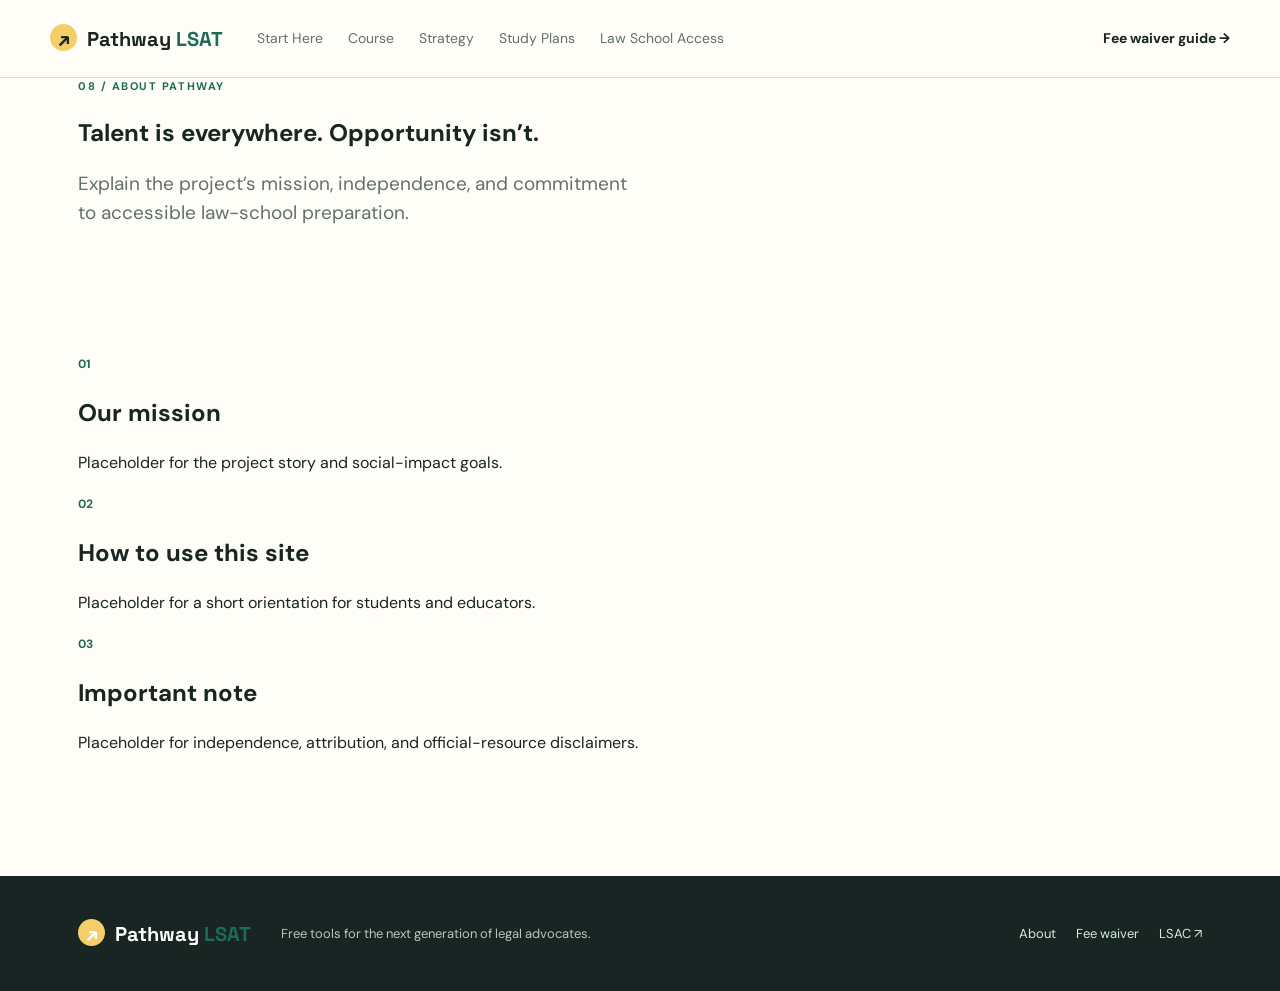
==== about.html @ b980c114 "Add about.html page skeleton" ====
<!doctype html>
<html lang="en">
  <head>
    <meta charset="UTF-8" />
    <meta name="viewport" content="width=device-width, initial-scale=1.0" />
    <meta name="description" content="Pathway LSAT — free LSAT preparation and law-school access guidance." />
    <title>Talent is everywhere. Opportunity isn’t. | Pathway LSAT</title>
    <link rel="preconnect" href="https://fonts.googleapis.com" />
    <link rel="preconnect" href="https://fonts.gstatic.com" crossorigin />
    <link href="https://fonts.googleapis.com/css2?family=DM+Sans:wght@400;500;600;700&family=Space+Grotesk:wght@500;600;700&display=swap" rel="stylesheet" />
    <link rel="stylesheet" href="styles.css" />
  </head>
  <body>
    <header class="site-header">
  <a class="brand" href="index.html" aria-label="Pathway LSAT home"><span class="brand-mark">↗</span> Pathway <span>LSAT</span></a>
  <button class="menu-toggle" aria-expanded="false" aria-controls="site-nav">Menu</button>
  <nav id="site-nav" class="site-nav" aria-label="Main navigation">
    <a href="start-here.html">Start Here</a><a href="course.html">Course</a><a href="strategy.html">Strategy</a><a href="study-plans.html">Study Plans</a><a href="law-school-access.html">Law School Access</a>
  </nav>
  <a class="header-link" href="fee-waiver.html">Fee waiver guide <span>→</span></a>
</header>
    <main>
      <section class="page-hero section-shell">
        <p class="eyebrow">08 / ABOUT PATHWAY</p>
        <h1>Talent is everywhere. Opportunity isn’t.</h1>
        <p class="lede">Explain the project’s mission, independence, and commitment to accessible law-school preparation.</p>
      </section>
      <section class="section-shell section-block">
        <div class="placeholder-grid">
          <article><span class="number">01</span><h2>Our mission</h2><p>Placeholder for the project story and social-impact goals.</p></article>
          <article><span class="number">02</span><h2>How to use this site</h2><p>Placeholder for a short orientation for students and educators.</p></article>
          <article><span class="number">03</span><h2>Important note</h2><p>Placeholder for independence, attribution, and official-resource disclaimers.</p></article>
        </div>
      </section>
    </main>
    <footer class="site-footer"><div class="brand"><span class="brand-mark">↗</span> Pathway <span>LSAT</span></div><p>Free tools for the next generation of legal advocates.</p><div><a href="about.html">About</a><a href="fee-waiver.html">Fee waiver</a><a href="https://www.lsac.org" target="_blank" rel="noreferrer">LSAC ↗</a></div></footer>
    <script src="app.js"></script>
  </body>
</html>
---- styles.css ----
:root{--ink:#182522;--muted:#61716d;--cream:#f6f4ee;--paper:#fffdf8;--mint:#b9e7d4;--green:#1d6b55;--yellow:#f4ce68;--line:#d8ded8;--sans:'DM Sans',sans-serif;--display:'Space Grotesk',sans-serif}*{box-sizing:border-box}html{scroll-behavior:smooth}body{margin:0;background:var(--paper);color:var(--ink);font-family:var(--sans);line-height:1.5}a{color:inherit;text-decoration:none}.site-header{height:78px;display:flex;align-items:center;gap:34px;padding:0 max(28px,calc((100vw - 1180px)/2));border-bottom:1px solid var(--line);position:sticky;top:0;background:rgba(255,253,248,.94);backdrop-filter:blur(10px);z-index:5}.brand{font-family:var(--display);font-weight:700;font-size:20px;white-space:nowrap}.brand>span:last-child{color:var(--green)}.brand-mark{display:inline-grid;place-items:center;background:var(--yellow);border-radius:50%;width:27px;height:27px;margin-right:5px}.site-nav{display:flex;gap:25px;font-size:14px;color:var(--muted);flex:1}.site-nav a:hover,.header-link:hover{color:var(--green)}.header-link{font-size:14px;font-weight:700}.menu-toggle{display:none;background:none;border:1px solid var(--line);padding:8px 12px;border-radius:5px}.section-shell{max-width:1180px;margin:auto;padding-left:28px;padding-right:28px}.hero{min-height:610px;display:grid;grid-template-columns:1fr 1fr;align-items:center;gap:55px}.hero-copy{padding:78px 0}.eyebrow{color:var(--green);font-size:11px;font-weight:700;letter-spacing:.14em;margin:0 0 20px}.hero h1{font-family:var(--display);font-size:clamp(42px,5.4vw,76px);line-height:1.02;letter-spacing:-.055em;max-width:650px;margin:0 0 25px}.lede{color:var(--muted);font-size:19px;max-width:565px}.button-row{display:flex;gap:12px;flex-wrap:wrap;margin:32px 0 18px}.button{display:inline-flex;align-items:center;gap:20px;padding:14px 19px;border-radius:5px;font-weight:700;font-size:14px}.button.primary{background:var(--green);color:white}.button.secondary{border:1px solid var(--green);color:var(--green)}.button:hover{transform:translateY(-2px)}.microcopy{font-size:12px;color:#85938f}.hero-art{height:425px;background:var(--mint);position:relative;overflow:hidden;border-radius:44% 44% 5px 5px}.sun{position:absolute;width:180px;height:180px;background:var(--yellow);border-radius:50%;top:48px;right:54px}.orbit{position:absolute;border:1px solid rgba(29,107,85,.4);border-radius:50%;transform:rotate(-25deg)}.orbit-one{width:410px;height:160px;top:75px;left:5px}.orbit-two{width:440px;height:195px;top:110px;left:-22px}.path-line{position:absolute;width:500px;height:190px;border-top:3px solid var(--green);border-radius:50%;transform:rotate(26deg);left:-90px;bottom:40px}.sign-card{position:absolute;background:var(--paper);padding:20px 23px;left:50px;bottom:72px;box-shadow:8px 8px 0 var(--green);transform:rotate(-5deg)}.sign-card span,.tag{font-size:10px;letter-spacing:.14em;color:var(--green);font-weight:700}.sign-card strong{display:block;font-family:var(--display);font-size:24px}.sign-card small{color:var(--muted)}.star{position:absolute;color:var(--green);font-size:26px}.star-one{top:80px;left:63px}.star-two{right:30px;bottom:58px}.section-block{padding-top:105px;padding-bottom:105px}.tinted{max-width:none;background:var(--cream)}.tinted>*{max-width:1124px;margin-left:auto;margin-right:auto}.section-heading{display:flex;justify-content:space-between;align-items:end;gap:40px;margin-bottom:40px}.section-heading h2,.about h2,.fee-copy h2{font-family:var(--display);font-size:clamp(32px,4vw,52px);letter-spacing:-.045em;line-height:1.05;margin:0;max-width:650px}.section-heading>p{max-width:350px;color:var(--muted);margin:0}.info-grid{display:grid;gap:1px;background:var(--line);border:1px solid var(--line)}.info-grid.four{grid-template-columns:repeat(4,1fr)}.info-grid article{background:var(--paper);padding:27px;min-height:210px}.number{color:var(--green);font-size:12px;font-weight:700}.info-grid h3{font-family:var(--display);font-size:19px;margin:45px 0 8px}.info-grid p,.course-card p,.plans-grid p{color:var(--muted);font-size:14px;margin:0}.pathway{display:grid;grid-template-columns:1.1fr repeat(3,1fr);gap:1px;background:var(--green);margin-top:35px;color:white}.pathway>*{padding:25px;background:var(--green)}.pathway .eyebrow{color:var(--yellow);margin-bottom:5px}.pathway h3{font-family:var(--display);font-size:22px;margin:0}.pathway a{border-left:1px solid rgba(255,255,255,.25);transition:.2s}.pathway a:hover{background:#165743}.pathway strong,.pathway span{display:block}.pathway span{font-size:13px;color:#c7e9db;margin-top:25px}.course-grid{display:grid;grid-template-columns:1fr 1fr;gap:18px}.course-card{padding:32px;min-height:360px;border-radius:4px}.course-card.dark{background:var(--ink);color:white}.course-card.accent{background:var(--yellow)}.card-top{display:flex;justify-content:space-between}.course-card .tag{color:inherit}.course-card h3{font-family:var(--display);font-size:36px;margin:45px 0 10px}.course-card ul{padding-left:18px;font-size:14px;line-height:2;margin:25px 0}.course-card a{font-size:13px;font-weight:700}.strategy-list{display:grid;grid-template-columns:repeat(3,1fr);border-top:1px solid var(--line)}.strategy-list div{padding:25px 20px 25px 0;border-bottom:1px solid var(--line)}.strategy-list div:nth-child(3n+2),.strategy-list div:nth-child(3n+3){padding-left:20px;border-left:1px solid var(--line)}.strategy-list b,.strategy-list span{display:block}.strategy-list b{font-family:var(--display);font-size:19px;margin-bottom:7px}.strategy-list span{font-size:14px;color:var(--muted)}.plans-grid{display:grid;grid-template-columns:repeat(4,1fr);gap:1px;background:var(--line);border:1px solid var(--line)}.plans-grid a{background:var(--paper);padding:26px;min-height:220px}.plans-grid a:hover{background:var(--mint)}.plans-grid span{font-size:11px;font-weight:700;color:var(--green);letter-spacing:.13em}.plans-grid h3{font-family:var(--display);font-size:23px;margin:35px 0 8px}.plans-grid b{display:block;font-size:13px;margin-top:26px}.practice-callout{display:flex;justify-content:space-between;align-items:center;gap:30px;padding:35px;background:var(--mint)}.practice-callout h3{font-family:var(--display);font-size:30px;margin:12px 0 5px}.practice-callout p{max-width:600px;color:#47645a;margin:0}.fee-section{display:grid;grid-template-columns:1.1fr .9fr;gap:80px;background:var(--green);max-width:none;color:white}.fee-section>*{max-width:530px}.fee-section{padding-left:max(28px,calc((100vw - 1124px)/2));padding-right:max(28px,calc((100vw - 1124px)/2))}.fee-copy .eyebrow{color:var(--yellow)}.fee-copy h2{color:white;margin-bottom:20px}.fee-copy>p{color:#d1ebe0}.fee-copy .button{margin-top:20px;background:var(--yellow);color:var(--ink)}.fee-topics{align-self:center}.fee-topics>div{border-top:1px solid rgba(255,255,255,.3);padding:18px 0}.fee-topics b,.fee-topics span{display:block}.fee-topics span{color:#c4e2d7;font-size:14px}.note{font-size:11px;color:#a6cbbc;margin-top:30px}.access-grid{display:grid;grid-template-columns:repeat(3,1fr);gap:12px}.access-grid span{background:var(--paper);padding:23px;font-family:var(--display);font-size:17px;border-left:3px solid var(--green)}.about{padding-bottom:125px}.about-columns{display:grid;grid-template-columns:1fr 1fr;gap:70px;margin-top:30px}.about-columns p{font-family:var(--display);font-size:22px;line-height:1.35;max-width:500px}.site-footer{background:var(--ink);color:white;padding:35px max(28px,calc((100vw - 1124px)/2));display:flex;align-items:center;gap:30px}.site-footer p{color:#b4c8c1;font-size:13px;flex:1}.site-footer>div:last-child{display:flex;gap:20px;font-size:13px;color:#d1ebe0}@media(max-width:800px){.site-header{gap:12px}.site-nav{display:none;position:absolute;top:78px;left:0;right:0;background:var(--paper);padding:20px 28px;flex-direction:column}.site-nav.open{display:flex}.menu-toggle{display:block;margin-left:auto}.header-link{display:none}.hero{grid-template-columns:1fr;padding-top:25px}.hero-copy{padding:45px 0 15px}.hero-art{height:300px}.section-heading{display:block}.section-heading>p{margin-top:18px}.info-grid.four,.plans-grid{grid-template-columns:1fr 1fr}.pathway{grid-template-columns:1fr 1fr}.pathway>*:first-child{grid-column:1/-1}.course-grid,.fee-section{grid-template-columns:1fr}.strategy-list{grid-template-columns:1fr 1fr}.strategy-list div:nth-child(3n+2),.strategy-list div:nth-child(3n+3){padding-left:0;border-left:0}.strategy-list div:nth-child(even){padding-left:20px;border-left:1px solid var(--line)}.about-columns{gap:20px}.site-footer{flex-wrap:wrap}.site-footer p{flex-basis:60%}}@media(max-width:500px){.section-block{padding-top:70px;padding-bottom:70px}.info-grid.four,.plans-grid,.strategy-list,.access-grid{grid-template-columns:1fr}.pathway{grid-template-columns:1fr}.pathway>*:first-child{grid-column:auto}.pathway a{border-left:0;border-top:1px solid rgba(255,255,255,.25)}.course-card h3{font-size:30px}.about-columns{grid-template-columns:1fr}.site-footer>div:last-child{width:100%}}
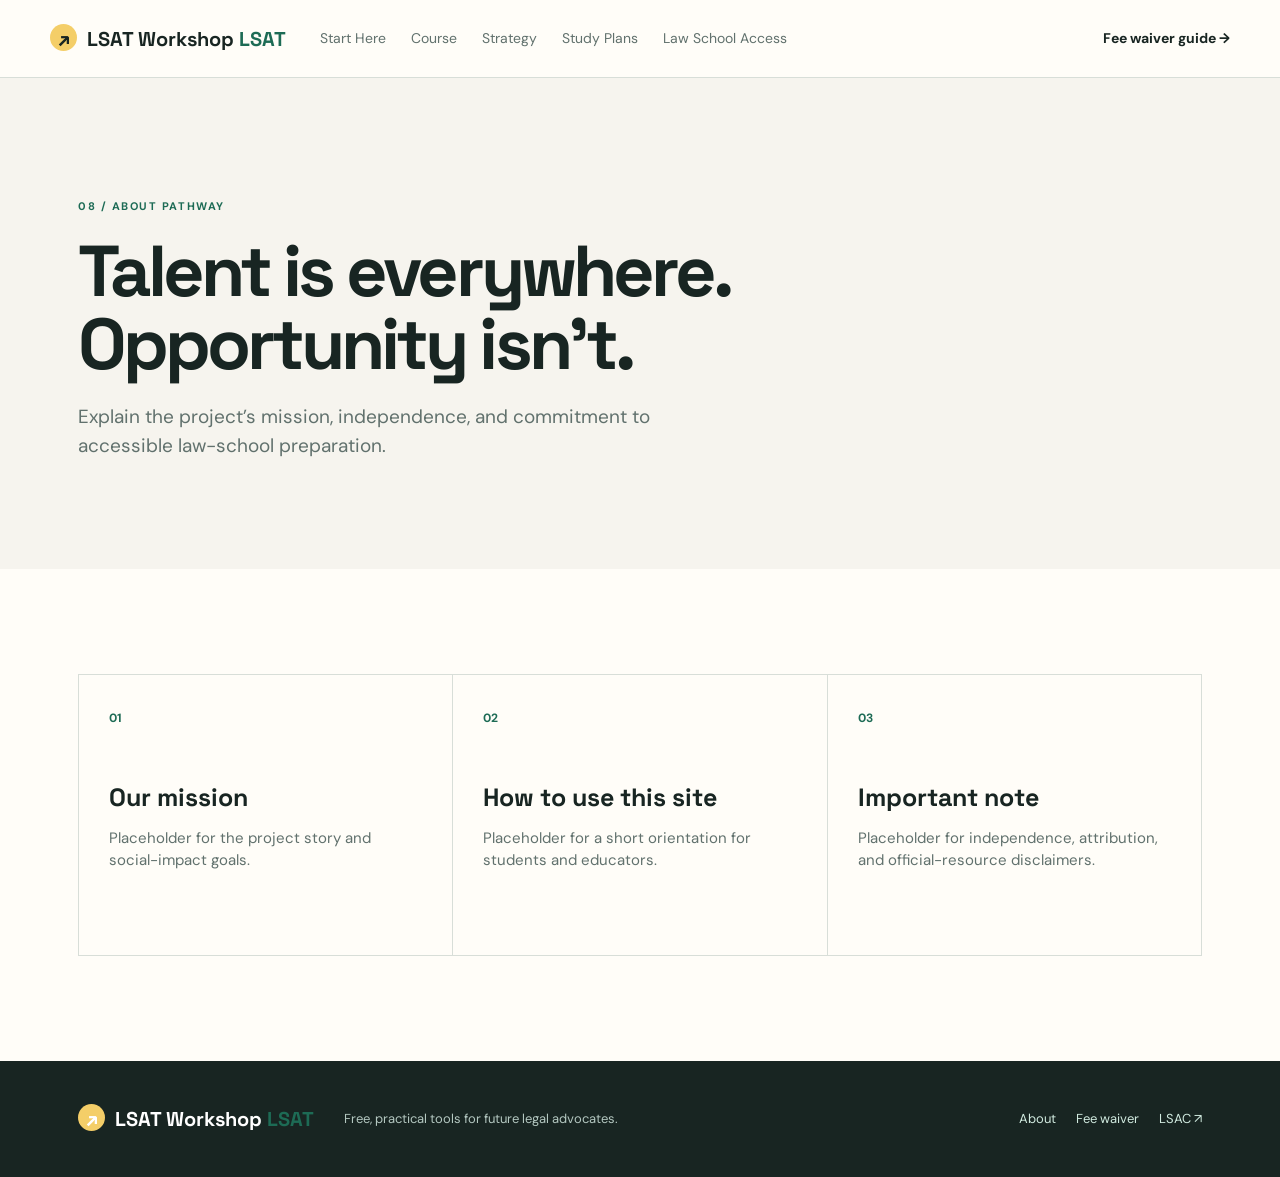
==== commit 58c3e116: "Rebrand site as LSAT Workshop" ====
--- a/about.html
+++ b/about.html
@@ -3,8 +3,8 @@
   <head>
     <meta charset="UTF-8" />
     <meta name="viewport" content="width=device-width, initial-scale=1.0" />
-    <meta name="description" content="Pathway LSAT — free LSAT preparation and law-school access guidance." />
-    <title>Talent is everywhere. Opportunity isn’t. | Pathway LSAT</title>
+    <meta name="description" content="LSAT Workshop — free LSAT preparation and law-school access guidance." />
+    <title>Talent is everywhere. Opportunity isn’t. | LSAT Workshop</title>
     <link rel="preconnect" href="https://fonts.googleapis.com" />
     <link rel="preconnect" href="https://fonts.gstatic.com" crossorigin />
     <link href="https://fonts.googleapis.com/css2?family=DM+Sans:wght@400;500;600;700&family=Space+Grotesk:wght@500;600;700&display=swap" rel="stylesheet" />
@@ -12,7 +12,7 @@
   </head>
   <body>
     <header class="site-header">
-  <a class="brand" href="index.html" aria-label="Pathway LSAT home"><span class="brand-mark">↗</span> Pathway <span>LSAT</span></a>
+  <a class="brand" href="index.html" aria-label="LSAT Workshop home"><span class="brand-mark">↗</span> LSAT Workshop <span>LSAT</span></a>
   <button class="menu-toggle" aria-expanded="false" aria-controls="site-nav">Menu</button>
   <nav id="site-nav" class="site-nav" aria-label="Main navigation">
     <a href="start-here.html">Start Here</a><a href="course.html">Course</a><a href="strategy.html">Strategy</a><a href="study-plans.html">Study Plans</a><a href="law-school-access.html">Law School Access</a>
@@ -33,7 +33,7 @@
         </div>
       </section>
     </main>
-    <footer class="site-footer"><div class="brand"><span class="brand-mark">↗</span> Pathway <span>LSAT</span></div><p>Free tools for the next generation of legal advocates.</p><div><a href="about.html">About</a><a href="fee-waiver.html">Fee waiver</a><a href="https://www.lsac.org" target="_blank" rel="noreferrer">LSAC ↗</a></div></footer>
+    <footer class="site-footer"><div class="brand"><span class="brand-mark">↗</span> LSAT Workshop <span>LSAT</span></div><p>Free, practical tools for future legal advocates.</p><div><a href="about.html">About</a><a href="fee-waiver.html">Fee waiver</a><a href="https://www.lsac.org" target="_blank" rel="noreferrer">LSAC ↗</a></div></footer>
     <script src="app.js"></script>
   </body>
 </html>
--- a/styles.css
+++ b/styles.css
@@ -1 +1,2 @@
 :root{--ink:#182522;--muted:#61716d;--cream:#f6f4ee;--paper:#fffdf8;--mint:#b9e7d4;--green:#1d6b55;--yellow:#f4ce68;--line:#d8ded8;--sans:'DM Sans',sans-serif;--display:'Space Grotesk',sans-serif}*{box-sizing:border-box}html{scroll-behavior:smooth}body{margin:0;background:var(--paper);color:var(--ink);font-family:var(--sans);line-height:1.5}a{color:inherit;text-decoration:none}.site-header{height:78px;display:flex;align-items:center;gap:34px;padding:0 max(28px,calc((100vw - 1180px)/2));border-bottom:1px solid var(--line);position:sticky;top:0;background:rgba(255,253,248,.94);backdrop-filter:blur(10px);z-index:5}.brand{font-family:var(--display);font-weight:700;font-size:20px;white-space:nowrap}.brand>span:last-child{color:var(--green)}.brand-mark{display:inline-grid;place-items:center;background:var(--yellow);border-radius:50%;width:27px;height:27px;margin-right:5px}.site-nav{display:flex;gap:25px;font-size:14px;color:var(--muted);flex:1}.site-nav a:hover,.header-link:hover{color:var(--green)}.header-link{font-size:14px;font-weight:700}.menu-toggle{display:none;background:none;border:1px solid var(--line);padding:8px 12px;border-radius:5px}.section-shell{max-width:1180px;margin:auto;padding-left:28px;padding-right:28px}.hero{min-height:610px;display:grid;grid-template-columns:1fr 1fr;align-items:center;gap:55px}.hero-copy{padding:78px 0}.eyebrow{color:var(--green);font-size:11px;font-weight:700;letter-spacing:.14em;margin:0 0 20px}.hero h1{font-family:var(--display);font-size:clamp(42px,5.4vw,76px);line-height:1.02;letter-spacing:-.055em;max-width:650px;margin:0 0 25px}.lede{color:var(--muted);font-size:19px;max-width:565px}.button-row{display:flex;gap:12px;flex-wrap:wrap;margin:32px 0 18px}.button{display:inline-flex;align-items:center;gap:20px;padding:14px 19px;border-radius:5px;font-weight:700;font-size:14px}.button.primary{background:var(--green);color:white}.button.secondary{border:1px solid var(--green);color:var(--green)}.button:hover{transform:translateY(-2px)}.microcopy{font-size:12px;color:#85938f}.hero-art{height:425px;background:var(--mint);position:relative;overflow:hidden;border-radius:44% 44% 5px 5px}.sun{position:absolute;width:180px;height:180px;background:var(--yellow);border-radius:50%;top:48px;right:54px}.orbit{position:absolute;border:1px solid rgba(29,107,85,.4);border-radius:50%;transform:rotate(-25deg)}.orbit-one{width:410px;height:160px;top:75px;left:5px}.orbit-two{width:440px;height:195px;top:110px;left:-22px}.path-line{position:absolute;width:500px;height:190px;border-top:3px solid var(--green);border-radius:50%;transform:rotate(26deg);left:-90px;bottom:40px}.sign-card{position:absolute;background:var(--paper);padding:20px 23px;left:50px;bottom:72px;box-shadow:8px 8px 0 var(--green);transform:rotate(-5deg)}.sign-card span,.tag{font-size:10px;letter-spacing:.14em;color:var(--green);font-weight:700}.sign-card strong{display:block;font-family:var(--display);font-size:24px}.sign-card small{color:var(--muted)}.star{position:absolute;color:var(--green);font-size:26px}.star-one{top:80px;left:63px}.star-two{right:30px;bottom:58px}.section-block{padding-top:105px;padding-bottom:105px}.tinted{max-width:none;background:var(--cream)}.tinted>*{max-width:1124px;margin-left:auto;margin-right:auto}.section-heading{display:flex;justify-content:space-between;align-items:end;gap:40px;margin-bottom:40px}.section-heading h2,.about h2,.fee-copy h2{font-family:var(--display);font-size:clamp(32px,4vw,52px);letter-spacing:-.045em;line-height:1.05;margin:0;max-width:650px}.section-heading>p{max-width:350px;color:var(--muted);margin:0}.info-grid{display:grid;gap:1px;background:var(--line);border:1px solid var(--line)}.info-grid.four{grid-template-columns:repeat(4,1fr)}.info-grid article{background:var(--paper);padding:27px;min-height:210px}.number{color:var(--green);font-size:12px;font-weight:700}.info-grid h3{font-family:var(--display);font-size:19px;margin:45px 0 8px}.info-grid p,.course-card p,.plans-grid p{color:var(--muted);font-size:14px;margin:0}.pathway{display:grid;grid-template-columns:1.1fr repeat(3,1fr);gap:1px;background:var(--green);margin-top:35px;color:white}.pathway>*{padding:25px;background:var(--green)}.pathway .eyebrow{color:var(--yellow);margin-bottom:5px}.pathway h3{font-family:var(--display);font-size:22px;margin:0}.pathway a{border-left:1px solid rgba(255,255,255,.25);transition:.2s}.pathway a:hover{background:#165743}.pathway strong,.pathway span{display:block}.pathway span{font-size:13px;color:#c7e9db;margin-top:25px}.course-grid{display:grid;grid-template-columns:1fr 1fr;gap:18px}.course-card{padding:32px;min-height:360px;border-radius:4px}.course-card.dark{background:var(--ink);color:white}.course-card.accent{background:var(--yellow)}.card-top{display:flex;justify-content:space-between}.course-card .tag{color:inherit}.course-card h3{font-family:var(--display);font-size:36px;margin:45px 0 10px}.course-card ul{padding-left:18px;font-size:14px;line-height:2;margin:25px 0}.course-card a{font-size:13px;font-weight:700}.strategy-list{display:grid;grid-template-columns:repeat(3,1fr);border-top:1px solid var(--line)}.strategy-list div{padding:25px 20px 25px 0;border-bottom:1px solid var(--line)}.strategy-list div:nth-child(3n+2),.strategy-list div:nth-child(3n+3){padding-left:20px;border-left:1px solid var(--line)}.strategy-list b,.strategy-list span{display:block}.strategy-list b{font-family:var(--display);font-size:19px;margin-bottom:7px}.strategy-list span{font-size:14px;color:var(--muted)}.plans-grid{display:grid;grid-template-columns:repeat(4,1fr);gap:1px;background:var(--line);border:1px solid var(--line)}.plans-grid a{background:var(--paper);padding:26px;min-height:220px}.plans-grid a:hover{background:var(--mint)}.plans-grid span{font-size:11px;font-weight:700;color:var(--green);letter-spacing:.13em}.plans-grid h3{font-family:var(--display);font-size:23px;margin:35px 0 8px}.plans-grid b{display:block;font-size:13px;margin-top:26px}.practice-callout{display:flex;justify-content:space-between;align-items:center;gap:30px;padding:35px;background:var(--mint)}.practice-callout h3{font-family:var(--display);font-size:30px;margin:12px 0 5px}.practice-callout p{max-width:600px;color:#47645a;margin:0}.fee-section{display:grid;grid-template-columns:1.1fr .9fr;gap:80px;background:var(--green);max-width:none;color:white}.fee-section>*{max-width:530px}.fee-section{padding-left:max(28px,calc((100vw - 1124px)/2));padding-right:max(28px,calc((100vw - 1124px)/2))}.fee-copy .eyebrow{color:var(--yellow)}.fee-copy h2{color:white;margin-bottom:20px}.fee-copy>p{color:#d1ebe0}.fee-copy .button{margin-top:20px;background:var(--yellow);color:var(--ink)}.fee-topics{align-self:center}.fee-topics>div{border-top:1px solid rgba(255,255,255,.3);padding:18px 0}.fee-topics b,.fee-topics span{display:block}.fee-topics span{color:#c4e2d7;font-size:14px}.note{font-size:11px;color:#a6cbbc;margin-top:30px}.access-grid{display:grid;grid-template-columns:repeat(3,1fr);gap:12px}.access-grid span{background:var(--paper);padding:23px;font-family:var(--display);font-size:17px;border-left:3px solid var(--green)}.about{padding-bottom:125px}.about-columns{display:grid;grid-template-columns:1fr 1fr;gap:70px;margin-top:30px}.about-columns p{font-family:var(--display);font-size:22px;line-height:1.35;max-width:500px}.site-footer{background:var(--ink);color:white;padding:35px max(28px,calc((100vw - 1124px)/2));display:flex;align-items:center;gap:30px}.site-footer p{color:#b4c8c1;font-size:13px;flex:1}.site-footer>div:last-child{display:flex;gap:20px;font-size:13px;color:#d1ebe0}@media(max-width:800px){.site-header{gap:12px}.site-nav{display:none;position:absolute;top:78px;left:0;right:0;background:var(--paper);padding:20px 28px;flex-direction:column}.site-nav.open{display:flex}.menu-toggle{display:block;margin-left:auto}.header-link{display:none}.hero{grid-template-columns:1fr;padding-top:25px}.hero-copy{padding:45px 0 15px}.hero-art{height:300px}.section-heading{display:block}.section-heading>p{margin-top:18px}.info-grid.four,.plans-grid{grid-template-columns:1fr 1fr}.pathway{grid-template-columns:1fr 1fr}.pathway>*:first-child{grid-column:1/-1}.course-grid,.fee-section{grid-template-columns:1fr}.strategy-list{grid-template-columns:1fr 1fr}.strategy-list div:nth-child(3n+2),.strategy-list div:nth-child(3n+3){padding-left:0;border-left:0}.strategy-list div:nth-child(even){padding-left:20px;border-left:1px solid var(--line)}.about-columns{gap:20px}.site-footer{flex-wrap:wrap}.site-footer p{flex-basis:60%}}@media(max-width:500px){.section-block{padding-top:70px;padding-bottom:70px}.info-grid.four,.plans-grid,.strategy-list,.access-grid{grid-template-columns:1fr}.pathway{grid-template-columns:1fr}.pathway>*:first-child{grid-column:auto}.pathway a{border-left:0;border-top:1px solid rgba(255,255,255,.25)}.course-card h3{font-size:30px}.about-columns{grid-template-columns:1fr}.site-footer>div:last-child{width:100%}}
+.page-hero{padding-top:120px;padding-bottom:90px;background:var(--cream);max-width:none;padding-left:max(28px,calc((100vw - 1124px)/2));padding-right:max(28px,calc((100vw - 1124px)/2))}.page-hero h1{font-family:var(--display);font-size:clamp(42px,6vw,72px);letter-spacing:-.055em;line-height:1.02;max-width:760px;margin:0 0 22px}.page-hero .lede{max-width:620px}.placeholder-grid{display:grid;grid-template-columns:repeat(3,1fr);gap:1px;background:var(--line);border:1px solid var(--line)}.placeholder-grid article{background:var(--paper);padding:30px;min-height:280px}.placeholder-grid h2{font-family:var(--display);font-size:25px;line-height:1.1;margin:55px 0 12px}.placeholder-grid p{color:var(--muted);font-size:15px}.site-nav a[aria-current="page"]{color:var(--green);font-weight:700}@media(max-width:800px){.placeholder-grid{grid-template-columns:1fr 1fr}}@media(max-width:500px){.placeholder-grid{grid-template-columns:1fr}.page-hero{padding-top:80px;padding-bottom:65px}}
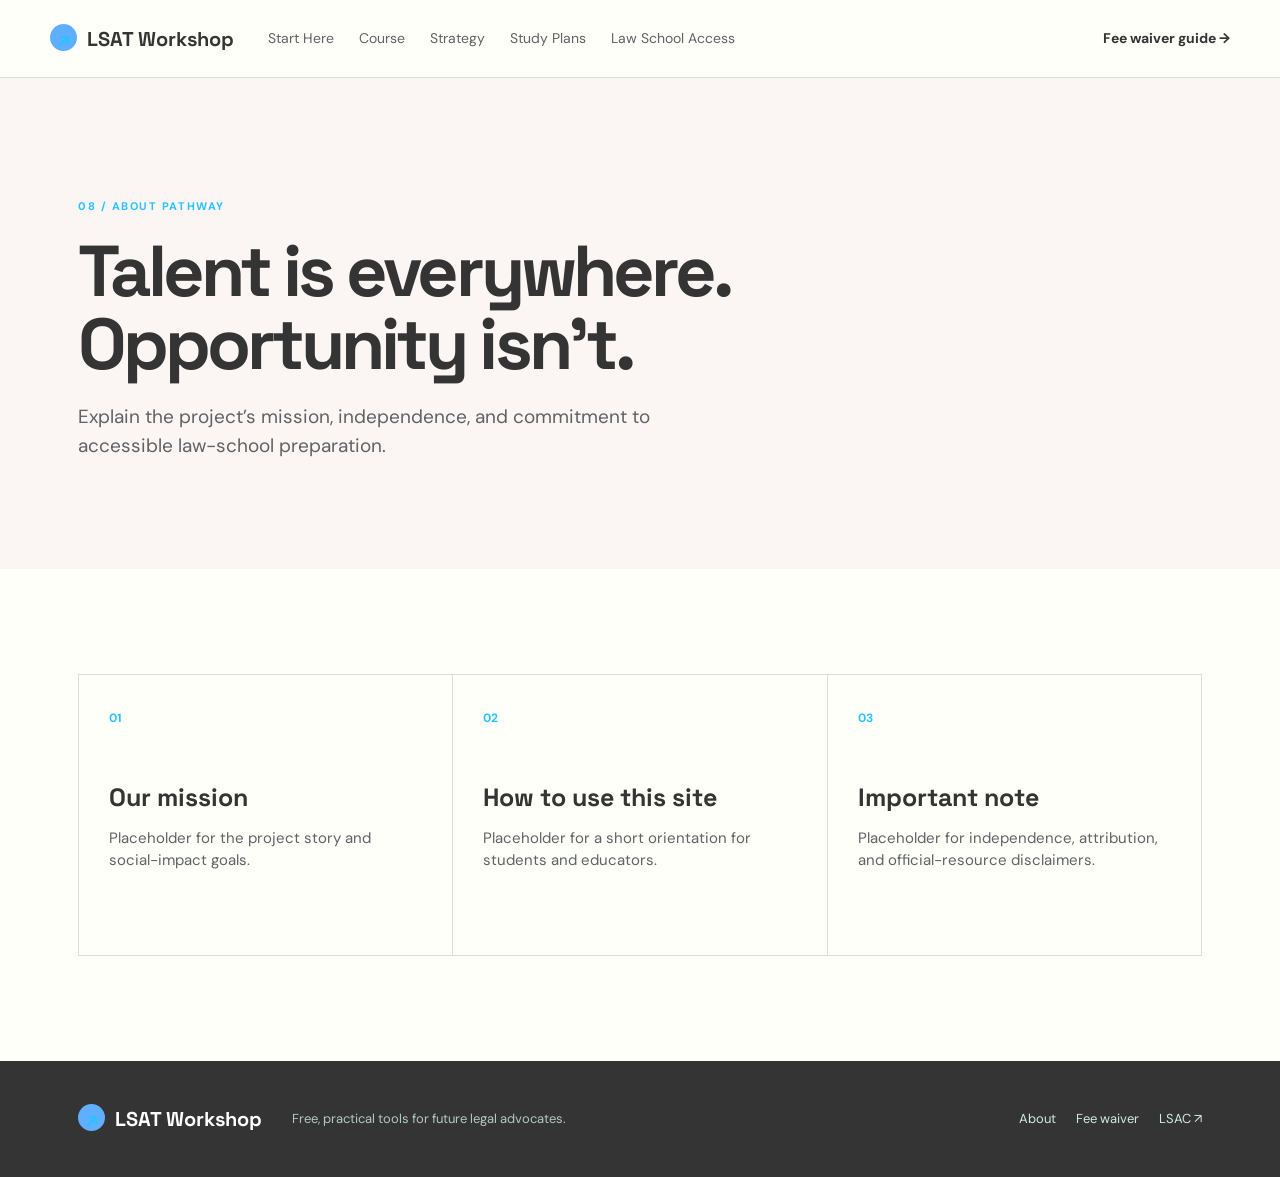
==== commit e887e26c: "Correct LSAT Workshop branding" ====
--- a/about.html
+++ b/about.html
@@ -12,7 +12,7 @@
   </head>
   <body>
     <header class="site-header">
-  <a class="brand" href="index.html" aria-label="LSAT Workshop home"><span class="brand-mark">↗</span> LSAT Workshop <span>LSAT</span></a>
+  <a class="brand" href="index.html" aria-label="LSAT Workshop home"><span class="brand-mark">↗</span> LSAT Workshop</a>
   <button class="menu-toggle" aria-expanded="false" aria-controls="site-nav">Menu</button>
   <nav id="site-nav" class="site-nav" aria-label="Main navigation">
     <a href="start-here.html">Start Here</a><a href="course.html">Course</a><a href="strategy.html">Strategy</a><a href="study-plans.html">Study Plans</a><a href="law-school-access.html">Law School Access</a>
@@ -33,7 +33,7 @@
         </div>
       </section>
     </main>
-    <footer class="site-footer"><div class="brand"><span class="brand-mark">↗</span> LSAT Workshop <span>LSAT</span></div><p>Free, practical tools for future legal advocates.</p><div><a href="about.html">About</a><a href="fee-waiver.html">Fee waiver</a><a href="https://www.lsac.org" target="_blank" rel="noreferrer">LSAC ↗</a></div></footer>
+    <footer class="site-footer"><div class="brand"><span class="brand-mark">↗</span> LSAT Workshop</div><p>Free, practical tools for future legal advocates.</p><div><a href="about.html">About</a><a href="fee-waiver.html">Fee waiver</a><a href="https://www.lsac.org" target="_blank" rel="noreferrer">LSAC ↗</a></div></footer>
     <script src="app.js"></script>
   </body>
 </html>
--- a/styles.css
+++ b/styles.css
@@ -1,2 +1,2 @@
-:root{--ink:#182522;--muted:#61716d;--cream:#f6f4ee;--paper:#fffdf8;--mint:#b9e7d4;--green:#1d6b55;--yellow:#f4ce68;--line:#d8ded8;--sans:'DM Sans',sans-serif;--display:'Space Grotesk',sans-serif}*{box-sizing:border-box}html{scroll-behavior:smooth}body{margin:0;background:var(--paper);color:var(--ink);font-family:var(--sans);line-height:1.5}a{color:inherit;text-decoration:none}.site-header{height:78px;display:flex;align-items:center;gap:34px;padding:0 max(28px,calc((100vw - 1180px)/2));border-bottom:1px solid var(--line);position:sticky;top:0;background:rgba(255,253,248,.94);backdrop-filter:blur(10px);z-index:5}.brand{font-family:var(--display);font-weight:700;font-size:20px;white-space:nowrap}.brand>span:last-child{color:var(--green)}.brand-mark{display:inline-grid;place-items:center;background:var(--yellow);border-radius:50%;width:27px;height:27px;margin-right:5px}.site-nav{display:flex;gap:25px;font-size:14px;color:var(--muted);flex:1}.site-nav a:hover,.header-link:hover{color:var(--green)}.header-link{font-size:14px;font-weight:700}.menu-toggle{display:none;background:none;border:1px solid var(--line);padding:8px 12px;border-radius:5px}.section-shell{max-width:1180px;margin:auto;padding-left:28px;padding-right:28px}.hero{min-height:610px;display:grid;grid-template-columns:1fr 1fr;align-items:center;gap:55px}.hero-copy{padding:78px 0}.eyebrow{color:var(--green);font-size:11px;font-weight:700;letter-spacing:.14em;margin:0 0 20px}.hero h1{font-family:var(--display);font-size:clamp(42px,5.4vw,76px);line-height:1.02;letter-spacing:-.055em;max-width:650px;margin:0 0 25px}.lede{color:var(--muted);font-size:19px;max-width:565px}.button-row{display:flex;gap:12px;flex-wrap:wrap;margin:32px 0 18px}.button{display:inline-flex;align-items:center;gap:20px;padding:14px 19px;border-radius:5px;font-weight:700;font-size:14px}.button.primary{background:var(--green);color:white}.button.secondary{border:1px solid var(--green);color:var(--green)}.button:hover{transform:translateY(-2px)}.microcopy{font-size:12px;color:#85938f}.hero-art{height:425px;background:var(--mint);position:relative;overflow:hidden;border-radius:44% 44% 5px 5px}.sun{position:absolute;width:180px;height:180px;background:var(--yellow);border-radius:50%;top:48px;right:54px}.orbit{position:absolute;border:1px solid rgba(29,107,85,.4);border-radius:50%;transform:rotate(-25deg)}.orbit-one{width:410px;height:160px;top:75px;left:5px}.orbit-two{width:440px;height:195px;top:110px;left:-22px}.path-line{position:absolute;width:500px;height:190px;border-top:3px solid var(--green);border-radius:50%;transform:rotate(26deg);left:-90px;bottom:40px}.sign-card{position:absolute;background:var(--paper);padding:20px 23px;left:50px;bottom:72px;box-shadow:8px 8px 0 var(--green);transform:rotate(-5deg)}.sign-card span,.tag{font-size:10px;letter-spacing:.14em;color:var(--green);font-weight:700}.sign-card strong{display:block;font-family:var(--display);font-size:24px}.sign-card small{color:var(--muted)}.star{position:absolute;color:var(--green);font-size:26px}.star-one{top:80px;left:63px}.star-two{right:30px;bottom:58px}.section-block{padding-top:105px;padding-bottom:105px}.tinted{max-width:none;background:var(--cream)}.tinted>*{max-width:1124px;margin-left:auto;margin-right:auto}.section-heading{display:flex;justify-content:space-between;align-items:end;gap:40px;margin-bottom:40px}.section-heading h2,.about h2,.fee-copy h2{font-family:var(--display);font-size:clamp(32px,4vw,52px);letter-spacing:-.045em;line-height:1.05;margin:0;max-width:650px}.section-heading>p{max-width:350px;color:var(--muted);margin:0}.info-grid{display:grid;gap:1px;background:var(--line);border:1px solid var(--line)}.info-grid.four{grid-template-columns:repeat(4,1fr)}.info-grid article{background:var(--paper);padding:27px;min-height:210px}.number{color:var(--green);font-size:12px;font-weight:700}.info-grid h3{font-family:var(--display);font-size:19px;margin:45px 0 8px}.info-grid p,.course-card p,.plans-grid p{color:var(--muted);font-size:14px;margin:0}.pathway{display:grid;grid-template-columns:1.1fr repeat(3,1fr);gap:1px;background:var(--green);margin-top:35px;color:white}.pathway>*{padding:25px;background:var(--green)}.pathway .eyebrow{color:var(--yellow);margin-bottom:5px}.pathway h3{font-family:var(--display);font-size:22px;margin:0}.pathway a{border-left:1px solid rgba(255,255,255,.25);transition:.2s}.pathway a:hover{background:#165743}.pathway strong,.pathway span{display:block}.pathway span{font-size:13px;color:#c7e9db;margin-top:25px}.course-grid{display:grid;grid-template-columns:1fr 1fr;gap:18px}.course-card{padding:32px;min-height:360px;border-radius:4px}.course-card.dark{background:var(--ink);color:white}.course-card.accent{background:var(--yellow)}.card-top{display:flex;justify-content:space-between}.course-card .tag{color:inherit}.course-card h3{font-family:var(--display);font-size:36px;margin:45px 0 10px}.course-card ul{padding-left:18px;font-size:14px;line-height:2;margin:25px 0}.course-card a{font-size:13px;font-weight:700}.strategy-list{display:grid;grid-template-columns:repeat(3,1fr);border-top:1px solid var(--line)}.strategy-list div{padding:25px 20px 25px 0;border-bottom:1px solid var(--line)}.strategy-list div:nth-child(3n+2),.strategy-list div:nth-child(3n+3){padding-left:20px;border-left:1px solid var(--line)}.strategy-list b,.strategy-list span{display:block}.strategy-list b{font-family:var(--display);font-size:19px;margin-bottom:7px}.strategy-list span{font-size:14px;color:var(--muted)}.plans-grid{display:grid;grid-template-columns:repeat(4,1fr);gap:1px;background:var(--line);border:1px solid var(--line)}.plans-grid a{background:var(--paper);padding:26px;min-height:220px}.plans-grid a:hover{background:var(--mint)}.plans-grid span{font-size:11px;font-weight:700;color:var(--green);letter-spacing:.13em}.plans-grid h3{font-family:var(--display);font-size:23px;margin:35px 0 8px}.plans-grid b{display:block;font-size:13px;margin-top:26px}.practice-callout{display:flex;justify-content:space-between;align-items:center;gap:30px;padding:35px;background:var(--mint)}.practice-callout h3{font-family:var(--display);font-size:30px;margin:12px 0 5px}.practice-callout p{max-width:600px;color:#47645a;margin:0}.fee-section{display:grid;grid-template-columns:1.1fr .9fr;gap:80px;background:var(--green);max-width:none;color:white}.fee-section>*{max-width:530px}.fee-section{padding-left:max(28px,calc((100vw - 1124px)/2));padding-right:max(28px,calc((100vw - 1124px)/2))}.fee-copy .eyebrow{color:var(--yellow)}.fee-copy h2{color:white;margin-bottom:20px}.fee-copy>p{color:#d1ebe0}.fee-copy .button{margin-top:20px;background:var(--yellow);color:var(--ink)}.fee-topics{align-self:center}.fee-topics>div{border-top:1px solid rgba(255,255,255,.3);padding:18px 0}.fee-topics b,.fee-topics span{display:block}.fee-topics span{color:#c4e2d7;font-size:14px}.note{font-size:11px;color:#a6cbbc;margin-top:30px}.access-grid{display:grid;grid-template-columns:repeat(3,1fr);gap:12px}.access-grid span{background:var(--paper);padding:23px;font-family:var(--display);font-size:17px;border-left:3px solid var(--green)}.about{padding-bottom:125px}.about-columns{display:grid;grid-template-columns:1fr 1fr;gap:70px;margin-top:30px}.about-columns p{font-family:var(--display);font-size:22px;line-height:1.35;max-width:500px}.site-footer{background:var(--ink);color:white;padding:35px max(28px,calc((100vw - 1124px)/2));display:flex;align-items:center;gap:30px}.site-footer p{color:#b4c8c1;font-size:13px;flex:1}.site-footer>div:last-child{display:flex;gap:20px;font-size:13px;color:#d1ebe0}@media(max-width:800px){.site-header{gap:12px}.site-nav{display:none;position:absolute;top:78px;left:0;right:0;background:var(--paper);padding:20px 28px;flex-direction:column}.site-nav.open{display:flex}.menu-toggle{display:block;margin-left:auto}.header-link{display:none}.hero{grid-template-columns:1fr;padding-top:25px}.hero-copy{padding:45px 0 15px}.hero-art{height:300px}.section-heading{display:block}.section-heading>p{margin-top:18px}.info-grid.four,.plans-grid{grid-template-columns:1fr 1fr}.pathway{grid-template-columns:1fr 1fr}.pathway>*:first-child{grid-column:1/-1}.course-grid,.fee-section{grid-template-columns:1fr}.strategy-list{grid-template-columns:1fr 1fr}.strategy-list div:nth-child(3n+2),.strategy-list div:nth-child(3n+3){padding-left:0;border-left:0}.strategy-list div:nth-child(even){padding-left:20px;border-left:1px solid var(--line)}.about-columns{gap:20px}.site-footer{flex-wrap:wrap}.site-footer p{flex-basis:60%}}@media(max-width:500px){.section-block{padding-top:70px;padding-bottom:70px}.info-grid.four,.plans-grid,.strategy-list,.access-grid{grid-template-columns:1fr}.pathway{grid-template-columns:1fr}.pathway>*:first-child{grid-column:auto}.pathway a{border-left:0;border-top:1px solid rgba(255,255,255,.25)}.course-card h3{font-size:30px}.about-columns{grid-template-columns:1fr}.site-footer>div:last-child{width:100%}}
+:root{--ink:#343434;--muted:#5f6266;--cream:#fbf5f3;--paper:#fffffa;--mint:#60afff;--green:#28c2ff;--yellow:#60afff;--line:#d8ded8;--sans:'DM Sans',sans-serif;--display:'Space Grotesk',sans-serif}*{box-sizing:border-box}html{scroll-behavior:smooth}body{margin:0;background:var(--paper);color:var(--ink);font-family:var(--sans);line-height:1.5}a{color:inherit;text-decoration:none}.site-header{height:78px;display:flex;align-items:center;gap:34px;padding:0 max(28px,calc((100vw - 1180px)/2));border-bottom:1px solid var(--line);position:sticky;top:0;background:rgba(255,255,250,.94);backdrop-filter:blur(10px);z-index:5}.brand{font-family:var(--display);font-weight:700;font-size:20px;white-space:nowrap}.brand>span:last-child{color:var(--green)}.brand-mark{display:inline-grid;place-items:center;background:var(--yellow);border-radius:50%;width:27px;height:27px;margin-right:5px}.site-nav{display:flex;gap:25px;font-size:14px;color:var(--muted);flex:1}.site-nav a:hover,.header-link:hover{color:var(--green)}.header-link{font-size:14px;font-weight:700}.menu-toggle{display:none;background:none;border:1px solid var(--line);padding:8px 12px;border-radius:5px}.section-shell{max-width:1180px;margin:auto;padding-left:28px;padding-right:28px}.hero{min-height:610px;display:grid;grid-template-columns:1fr 1fr;align-items:center;gap:55px}.hero-copy{padding:78px 0}.eyebrow{color:var(--green);font-size:11px;font-weight:700;letter-spacing:.14em;margin:0 0 20px}.hero h1{font-family:var(--display);font-size:clamp(42px,5.4vw,76px);line-height:1.02;letter-spacing:-.055em;max-width:650px;margin:0 0 25px}.lede{color:var(--muted);font-size:19px;max-width:565px}.button-row{display:flex;gap:12px;flex-wrap:wrap;margin:32px 0 18px}.button{display:inline-flex;align-items:center;gap:20px;padding:14px 19px;border-radius:5px;font-weight:700;font-size:14px}.button.primary{background:var(--green);color:white}.button.secondary{border:1px solid var(--green);color:var(--green)}.button:hover{transform:translateY(-2px)}.microcopy{font-size:12px;color:#85938f}.hero-art{height:425px;background:var(--mint);position:relative;overflow:hidden;border-radius:44% 44% 5px 5px}.sun{position:absolute;width:180px;height:180px;background:var(--yellow);border-radius:50%;top:48px;right:54px}.orbit{position:absolute;border:1px solid rgba(52,52,52,.35);border-radius:50%;transform:rotate(-25deg)}.orbit-one{width:410px;height:160px;top:75px;left:5px}.orbit-two{width:440px;height:195px;top:110px;left:-22px}.path-line{position:absolute;width:500px;height:190px;border-top:3px solid var(--green);border-radius:50%;transform:rotate(26deg);left:-90px;bottom:40px}.sign-card{position:absolute;background:var(--paper);padding:20px 23px;left:50px;bottom:72px;box-shadow:8px 8px 0 var(--green);transform:rotate(-5deg)}.sign-card span,.tag{font-size:10px;letter-spacing:.14em;color:var(--green);font-weight:700}.sign-card strong{display:block;font-family:var(--display);font-size:24px}.sign-card small{color:var(--muted)}.star{position:absolute;color:var(--green);font-size:26px}.star-one{top:80px;left:63px}.star-two{right:30px;bottom:58px}.section-block{padding-top:105px;padding-bottom:105px}.tinted{max-width:none;background:var(--cream)}.tinted>*{max-width:1124px;margin-left:auto;margin-right:auto}.section-heading{display:flex;justify-content:space-between;align-items:end;gap:40px;margin-bottom:40px}.section-heading h2,.about h2,.fee-copy h2{font-family:var(--display);font-size:clamp(32px,4vw,52px);letter-spacing:-.045em;line-height:1.05;margin:0;max-width:650px}.section-heading>p{max-width:350px;color:var(--muted);margin:0}.info-grid{display:grid;gap:1px;background:var(--line);border:1px solid var(--line)}.info-grid.four{grid-template-columns:repeat(4,1fr)}.info-grid article{background:var(--paper);padding:27px;min-height:210px}.number{color:var(--green);font-size:12px;font-weight:700}.info-grid h3{font-family:var(--display);font-size:19px;margin:45px 0 8px}.info-grid p,.course-card p,.plans-grid p{color:var(--muted);font-size:14px;margin:0}.pathway{display:grid;grid-template-columns:1.1fr repeat(3,1fr);gap:1px;background:var(--green);margin-top:35px;color:white}.pathway>*{padding:25px;background:var(--green)}.pathway .eyebrow{color:var(--yellow);margin-bottom:5px}.pathway h3{font-family:var(--display);font-size:22px;margin:0}.pathway a{border-left:1px solid rgba(255,255,255,.35);transition:.2s}.pathway a:hover{background:#165743}.pathway strong,.pathway span{display:block}.pathway span{font-size:13px;color:#c7e9db;margin-top:25px}.course-grid{display:grid;grid-template-columns:1fr 1fr;gap:18px}.course-card{padding:32px;min-height:360px;border-radius:4px}.course-card.dark{background:var(--ink);color:white}.course-card.accent{background:var(--yellow)}.card-top{display:flex;justify-content:space-between}.course-card .tag{color:inherit}.course-card h3{font-family:var(--display);font-size:36px;margin:45px 0 10px}.course-card ul{padding-left:18px;font-size:14px;line-height:2;margin:25px 0}.course-card a{font-size:13px;font-weight:700}.strategy-list{display:grid;grid-template-columns:repeat(3,1fr);border-top:1px solid var(--line)}.strategy-list div{padding:25px 20px 25px 0;border-bottom:1px solid var(--line)}.strategy-list div:nth-child(3n+2),.strategy-list div:nth-child(3n+3){padding-left:20px;border-left:1px solid var(--line)}.strategy-list b,.strategy-list span{display:block}.strategy-list b{font-family:var(--display);font-size:19px;margin-bottom:7px}.strategy-list span{font-size:14px;color:var(--muted)}.plans-grid{display:grid;grid-template-columns:repeat(4,1fr);gap:1px;background:var(--line);border:1px solid var(--line)}.plans-grid a{background:var(--paper);padding:26px;min-height:220px}.plans-grid a:hover{background:var(--mint)}.plans-grid span{font-size:11px;font-weight:700;color:var(--green);letter-spacing:.13em}.plans-grid h3{font-family:var(--display);font-size:23px;margin:35px 0 8px}.plans-grid b{display:block;font-size:13px;margin-top:26px}.practice-callout{display:flex;justify-content:space-between;align-items:center;gap:30px;padding:35px;background:var(--mint)}.practice-callout h3{font-family:var(--display);font-size:30px;margin:12px 0 5px}.practice-callout p{max-width:600px;color:#47645a;margin:0}.fee-section{display:grid;grid-template-columns:1.1fr .9fr;gap:80px;background:var(--green);max-width:none;color:white}.fee-section>*{max-width:530px}.fee-section{padding-left:max(28px,calc((100vw - 1124px)/2));padding-right:max(28px,calc((100vw - 1124px)/2))}.fee-copy .eyebrow{color:var(--yellow)}.fee-copy h2{color:white;margin-bottom:20px}.fee-copy>p{color:#d1ebe0}.fee-copy .button{margin-top:20px;background:var(--yellow);color:var(--ink)}.fee-topics{align-self:center}.fee-topics>div{border-top:1px solid rgba(255,255,255,.3);padding:18px 0}.fee-topics b,.fee-topics span{display:block}.fee-topics span{color:#c4e2d7;font-size:14px}.note{font-size:11px;color:#a6cbbc;margin-top:30px}.access-grid{display:grid;grid-template-columns:repeat(3,1fr);gap:12px}.access-grid span{background:var(--paper);padding:23px;font-family:var(--display);font-size:17px;border-left:3px solid var(--green)}.about{padding-bottom:125px}.about-columns{display:grid;grid-template-columns:1fr 1fr;gap:70px;margin-top:30px}.about-columns p{font-family:var(--display);font-size:22px;line-height:1.35;max-width:500px}.site-footer{background:var(--ink);color:white;padding:35px max(28px,calc((100vw - 1124px)/2));display:flex;align-items:center;gap:30px}.site-footer p{color:#b4c8c1;font-size:13px;flex:1}.site-footer>div:last-child{display:flex;gap:20px;font-size:13px;color:#d1ebe0}@media(max-width:800px){.site-header{gap:12px}.site-nav{display:none;position:absolute;top:78px;left:0;right:0;background:var(--paper);padding:20px 28px;flex-direction:column}.site-nav.open{display:flex}.menu-toggle{display:block;margin-left:auto}.header-link{display:none}.hero{grid-template-columns:1fr;padding-top:25px}.hero-copy{padding:45px 0 15px}.hero-art{height:300px}.section-heading{display:block}.section-heading>p{margin-top:18px}.info-grid.four,.plans-grid{grid-template-columns:1fr 1fr}.pathway{grid-template-columns:1fr 1fr}.pathway>*:first-child{grid-column:1/-1}.course-grid,.fee-section{grid-template-columns:1fr}.strategy-list{grid-template-columns:1fr 1fr}.strategy-list div:nth-child(3n+2),.strategy-list div:nth-child(3n+3){padding-left:0;border-left:0}.strategy-list div:nth-child(even){padding-left:20px;border-left:1px solid var(--line)}.about-columns{gap:20px}.site-footer{flex-wrap:wrap}.site-footer p{flex-basis:60%}}@media(max-width:500px){.section-block{padding-top:70px;padding-bottom:70px}.info-grid.four,.plans-grid,.strategy-list,.access-grid{grid-template-columns:1fr}.pathway{grid-template-columns:1fr}.pathway>*:first-child{grid-column:auto}.pathway a{border-left:0;border-top:1px solid rgba(255,255,255,.25)}.course-card h3{font-size:30px}.about-columns{grid-template-columns:1fr}.site-footer>div:last-child{width:100%}}
 .page-hero{padding-top:120px;padding-bottom:90px;background:var(--cream);max-width:none;padding-left:max(28px,calc((100vw - 1124px)/2));padding-right:max(28px,calc((100vw - 1124px)/2))}.page-hero h1{font-family:var(--display);font-size:clamp(42px,6vw,72px);letter-spacing:-.055em;line-height:1.02;max-width:760px;margin:0 0 22px}.page-hero .lede{max-width:620px}.placeholder-grid{display:grid;grid-template-columns:repeat(3,1fr);gap:1px;background:var(--line);border:1px solid var(--line)}.placeholder-grid article{background:var(--paper);padding:30px;min-height:280px}.placeholder-grid h2{font-family:var(--display);font-size:25px;line-height:1.1;margin:55px 0 12px}.placeholder-grid p{color:var(--muted);font-size:15px}.site-nav a[aria-current="page"]{color:var(--green);font-weight:700}@media(max-width:800px){.placeholder-grid{grid-template-columns:1fr 1fr}}@media(max-width:500px){.placeholder-grid{grid-template-columns:1fr}.page-hero{padding-top:80px;padding-bottom:65px}}
